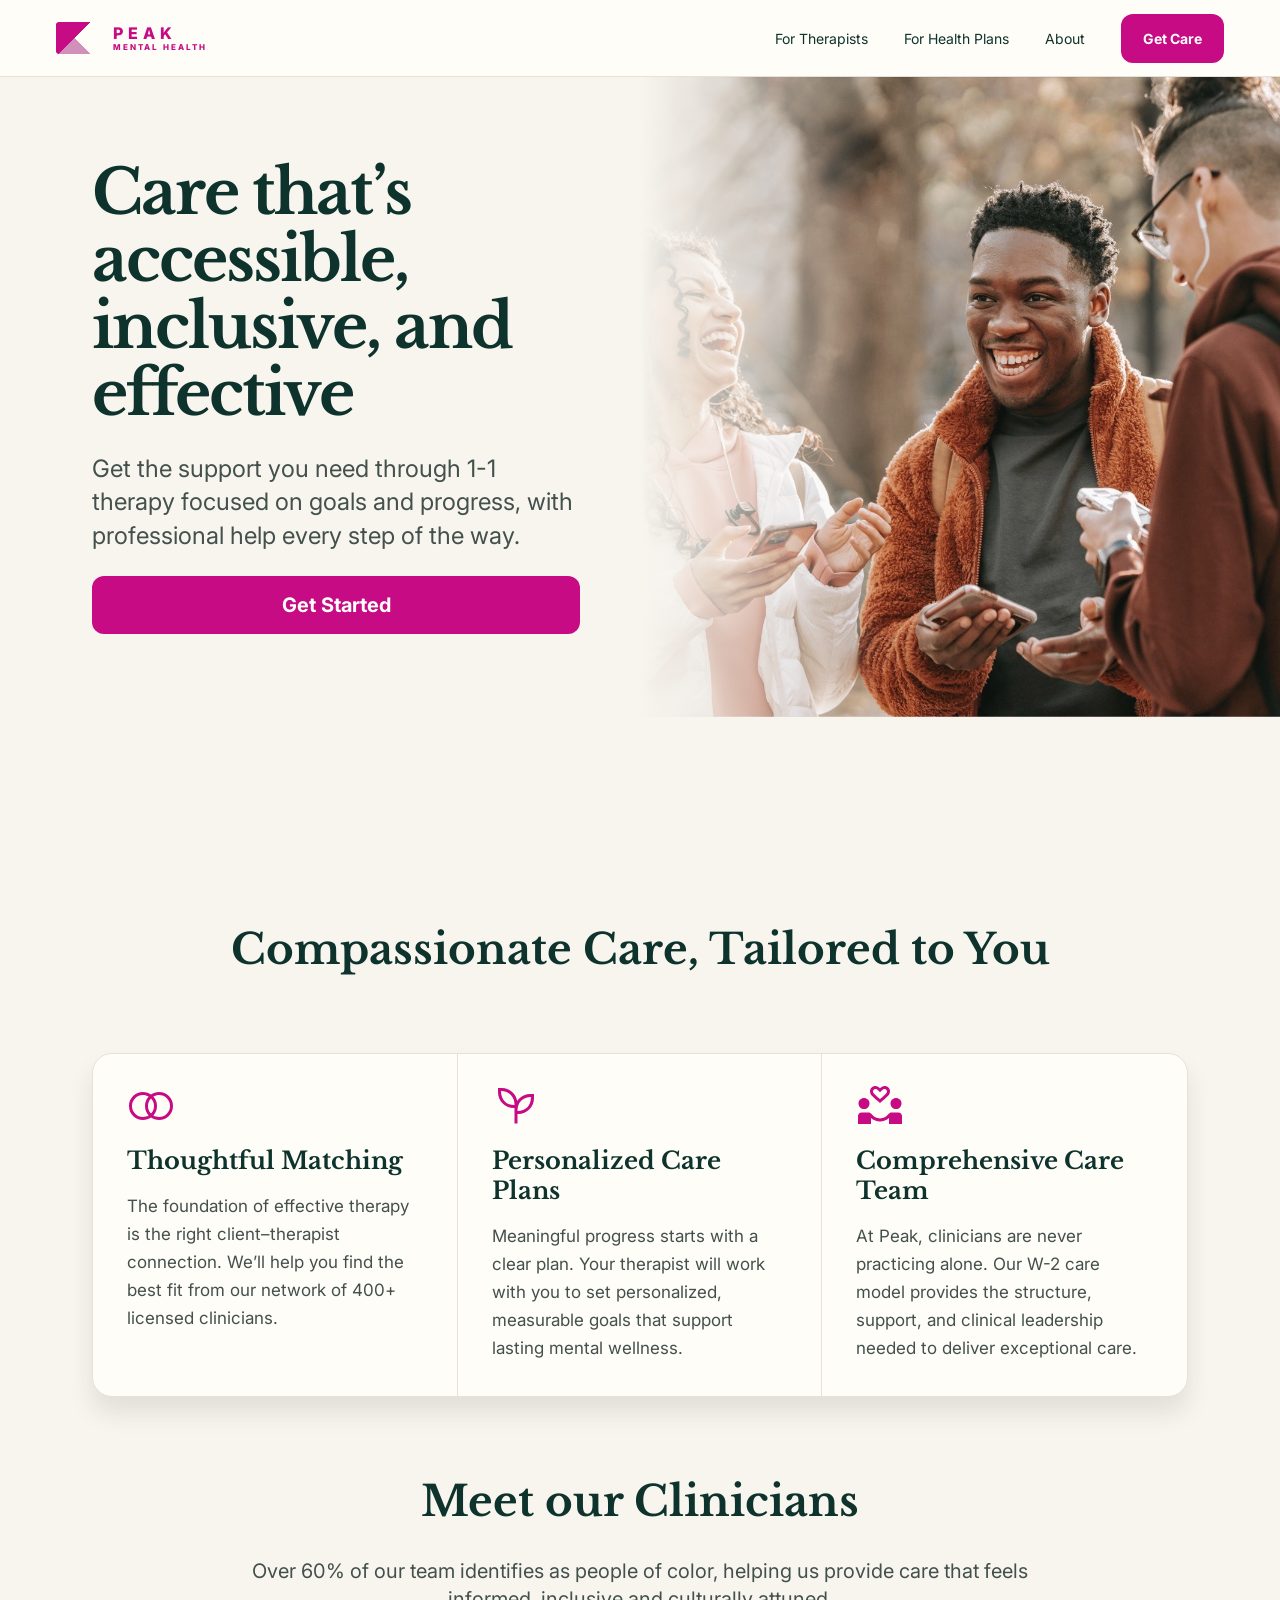
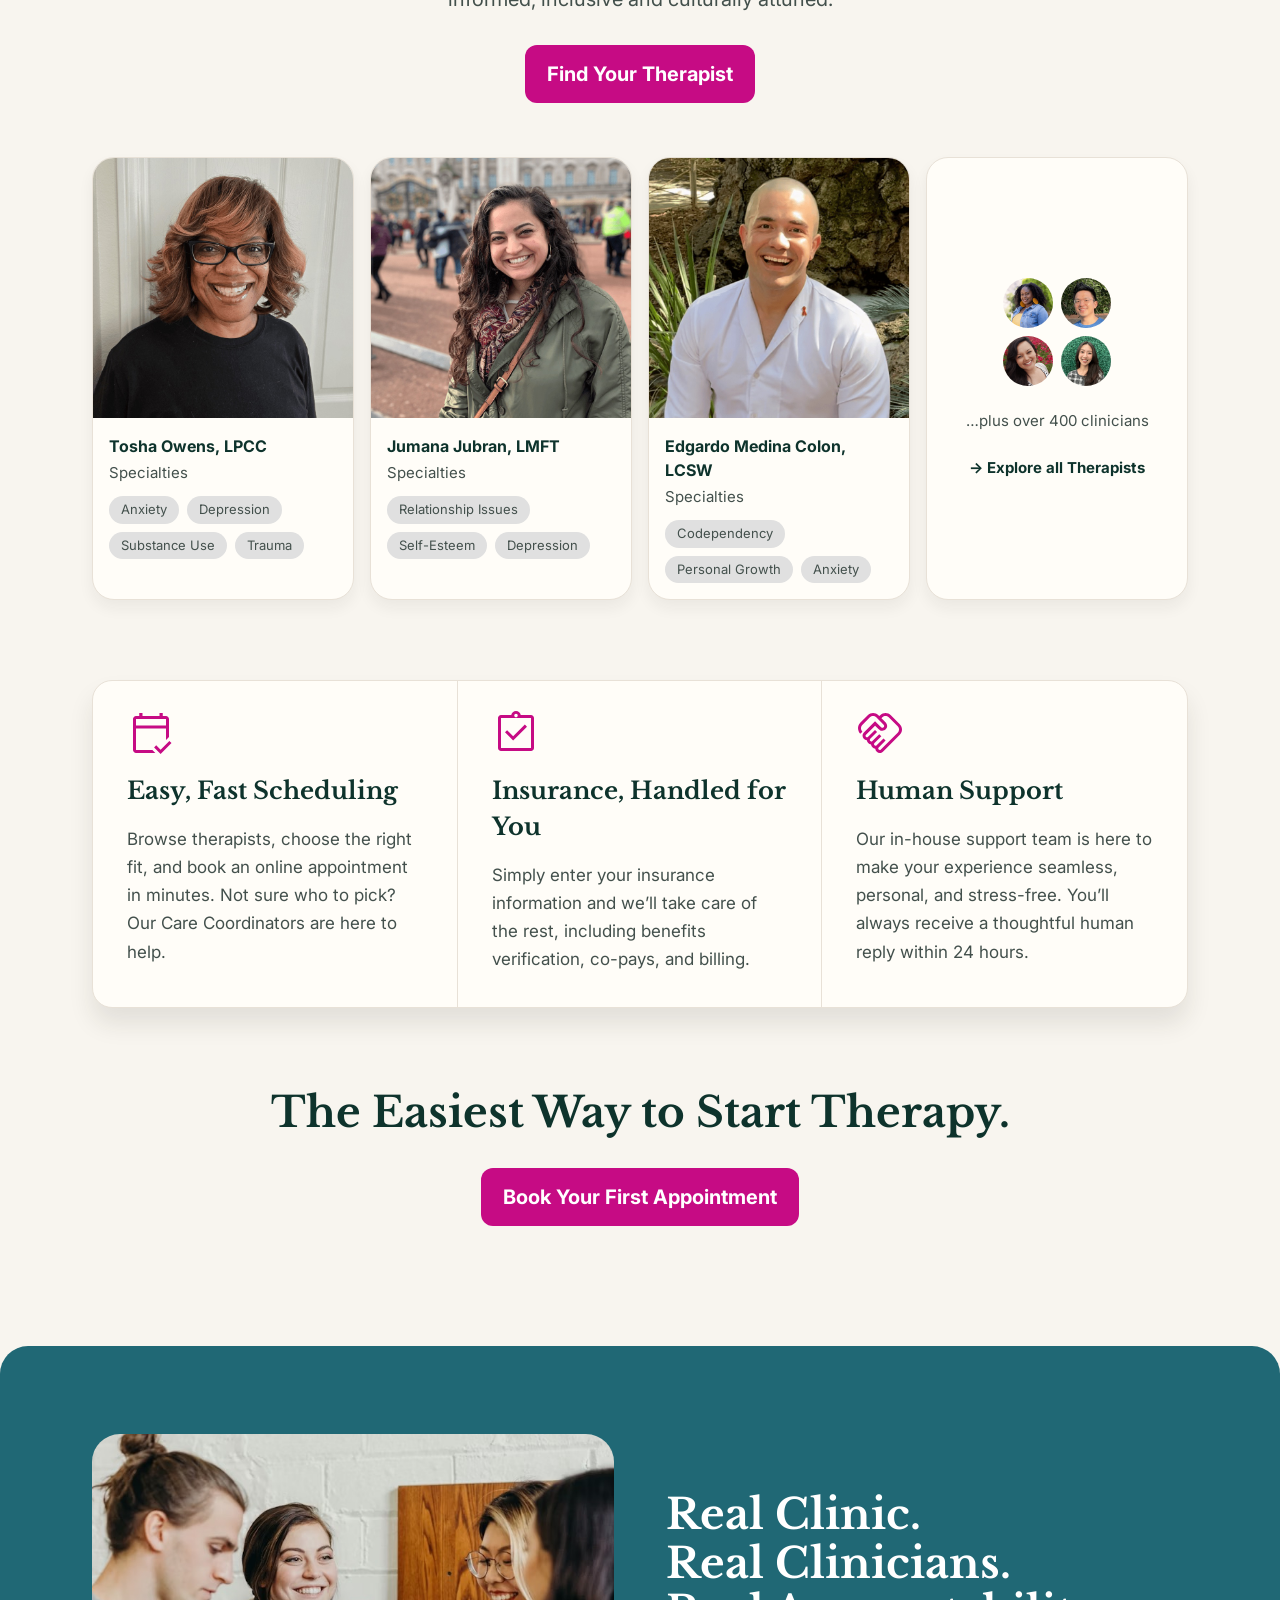
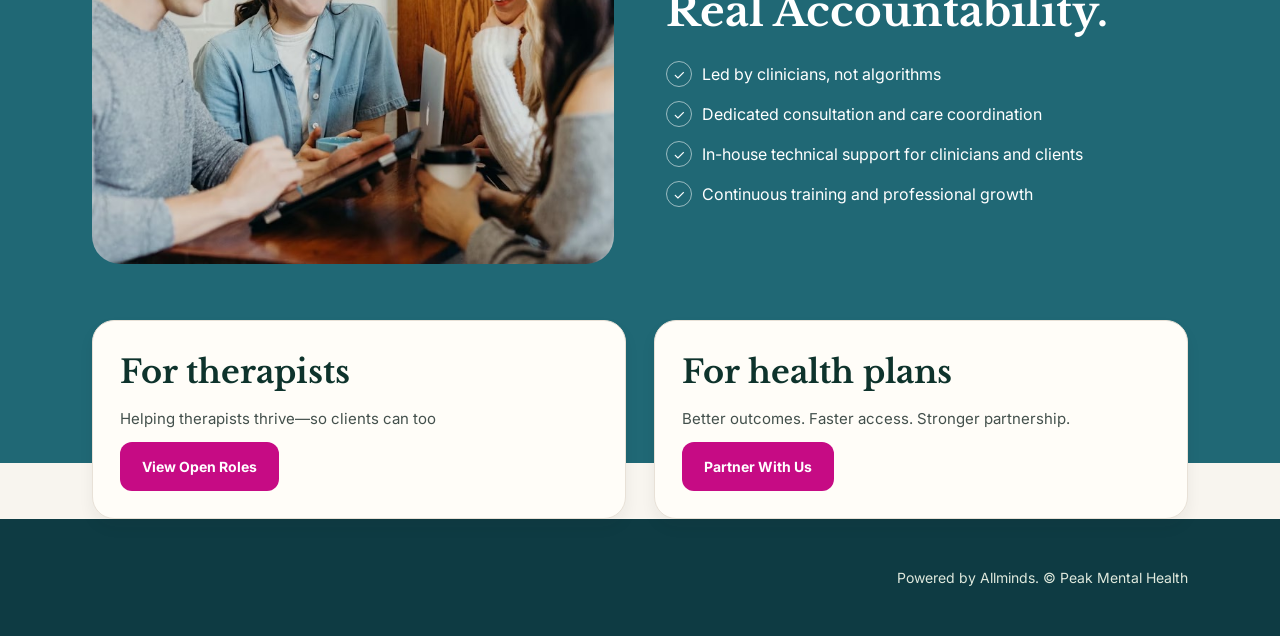
==== index.html @ 75765fe5 "Add Peak Mental Health landing page from Figma design Static HTML/CSS/JS implementation of the Figma" ====
<!DOCTYPE html>
<html lang="en">
<head>
<meta charset="UTF-8" />
<meta name="viewport" content="width=device-width, initial-scale=1.0" />
<title>Peak Mental Health — Care that's accessible, inclusive, and effective</title>
<meta name="description" content="Get the support you need through 1-1 therapy focused on goals and progress, with professional help every step of the way." />
<link rel="icon" href="assets/icons/logo-mark.svg" type="image/svg+xml" />
<link rel="preconnect" href="https://fonts.googleapis.com" />
<link rel="preconnect" href="https://fonts.gstatic.com" crossorigin />
<link href="https://fonts.googleapis.com/css2?family=Libre+Baskerville:wght@400;700&family=Inter:wght@400;500;700;800&display=swap" rel="stylesheet" />
<link rel="stylesheet" href="styles.css" />
</head>
<body>

<header class="nav">
  <div class="nav__inner">
    <a class="brand" href="#top">
      <img src="assets/icons/logo-mark.svg" alt="" class="brand__mark" width="45" height="32" />
      <span class="brand__text">
        <span class="brand__name">PEAK</span>
        <span class="brand__sub">MENTAL HEALTH</span>
      </span>
    </a>
    <nav class="nav__links" id="nav-links">
      <a href="#therapists">For Therapists</a>
      <a href="#health-plans">For Health Plans</a>
      <a href="#about">About</a>
      <a href="#get-care" class="btn btn--pink btn--sm">Get Care</a>
    </nav>
    <button class="nav__toggle" id="nav-toggle" aria-label="Toggle menu" aria-expanded="false" aria-controls="nav-links">
      <span></span><span></span><span></span>
    </button>
  </div>
</header>

<main id="top">

  <section class="hero">
    <div class="hero__bg" aria-hidden="true">
      <img src="assets/img/hero-bg.jpg" alt="" />
      <div class="hero__gradient"></div>
    </div>
    <div class="hero__content">
      <h1>Care that&rsquo;s accessible, inclusive, and effective</h1>
      <p>Get the support you need through 1-1 therapy focused on goals and progress, with professional help every step of the way.</p>
      <a href="#get-care" class="btn btn--pink btn--lg">Get Started</a>
    </div>
  </section>

  <section class="logos" aria-label="Insurance partners">
    <img src="assets/img/logo-1.png" alt="Insurance partner logo" />
    <img src="assets/img/logo-cigna.png" alt="Cigna" />
    <img src="assets/img/logo-3.png" alt="Insurance partner logo" />
    <img src="assets/img/logo-alliance.png" alt="Alliance" />
  </section>

  <section class="section">
    <h2 class="section__title">Compassionate Care, Tailored to You</h2>

    <div class="feature-grid">
      <div class="feature-card">
        <img src="assets/icons/icon-matching.svg" alt="" class="feature-card__icon" />
        <h3>Thoughtful Matching</h3>
        <p>The foundation of effective therapy is the right client&ndash;therapist connection. We&rsquo;ll help you find the best fit from our network of 400+ licensed clinicians.</p>
      </div>
      <div class="feature-card">
        <img src="assets/icons/icon-care-plan.svg" alt="" class="feature-card__icon" />
        <h3>Personalized Care Plans</h3>
        <p>Meaningful progress starts with a clear plan. Your therapist will work with you to set personalized, measurable goals that support lasting mental wellness.</p>
      </div>
      <div class="feature-card">
        <img src="assets/icons/icon-care-team.svg" alt="" class="feature-card__icon" />
        <h3>Comprehensive Care Team</h3>
        <p>At Peak, clinicians are never practicing alone. Our W-2 care model provides the structure, support, and clinical leadership needed to deliver exceptional care.</p>
      </div>
    </div>

    <div class="clinicians">
      <h2 class="section__title">Meet our Clinicians</h2>
      <p class="section__lead">Over 60% of our team identifies as people of color, helping us provide care that feels informed, inclusive and culturally attuned.</p>
      <a href="#find-therapist" class="btn btn--pink btn--lg">Find Your Therapist</a>

      <div class="clinician-grid">
        <article class="clinician-card">
          <img src="assets/img/clinician-1.jpg" alt="Tosha Owens, LPCC" />
          <div class="clinician-card__body">
            <h3>Tosha Owens, LPCC</h3>
            <p class="clinician-card__label">Specialties</p>
            <div class="tags">
              <span>Anxiety</span><span>Depression</span><span>Substance Use</span><span>Trauma</span>
            </div>
          </div>
        </article>
        <article class="clinician-card">
          <img src="assets/img/clinician-2.jpg" alt="Jumana Jubran, LMFT" />
          <div class="clinician-card__body">
            <h3>Jumana Jubran, LMFT</h3>
            <p class="clinician-card__label">Specialties</p>
            <div class="tags">
              <span>Relationship Issues</span><span>Self-Esteem</span><span>Depression</span>
            </div>
          </div>
        </article>
        <article class="clinician-card">
          <img src="assets/img/clinician-3.jpg" alt="Edgardo Medina Colon, LCSW" />
          <div class="clinician-card__body">
            <h3>Edgardo Medina Colon, LCSW</h3>
            <p class="clinician-card__label">Specialties</p>
            <div class="tags">
              <span>Codependency</span><span>Personal Growth</span><span>Anxiety</span>
            </div>
          </div>
        </article>
        <article class="clinician-card clinician-card--more">
          <div class="avatar-grid">
            <img src="assets/img/clinician-avatar-1.jpg" alt="" />
            <img src="assets/img/clinician-avatar-2.jpg" alt="" />
            <img src="assets/img/clinician-avatar-3.jpg" alt="" />
            <img src="assets/img/clinician-avatar-4.jpg" alt="" />
          </div>
          <p class="clinician-card__more-label">&hellip;plus over 400 clinicians</p>
          <a href="#find-therapist" class="clinician-card__more-link">&rarr; Explore all Therapists</a>
        </article>
      </div>
    </div>

    <div class="how-it-works">
      <div class="how-it-works__col">
        <img src="assets/icons/icon-scheduling.svg" alt="" class="feature-card__icon" />
        <h3>Easy, Fast Scheduling</h3>
        <p>Browse therapists, choose the right fit, and book an online appointment in minutes. Not sure who to pick? Our Care Coordinators are here to help.</p>
      </div>
      <div class="how-it-works__col">
        <img src="assets/icons/icon-insurance.svg" alt="" class="feature-card__icon" />
        <h3>Insurance, Handled for You</h3>
        <p>Simply enter your insurance information and we&rsquo;ll take care of the rest, including benefits verification, co-pays, and billing.</p>
      </div>
      <div class="how-it-works__col">
        <img src="assets/icons/icon-support.svg" alt="" class="feature-card__icon" />
        <h3>Human Support</h3>
        <p>Our in-house support team is here to make your experience seamless, personal, and stress-free. You&rsquo;ll always receive a thoughtful human reply within 24 hours.</p>
      </div>
    </div>

    <div class="cta-block" id="get-care">
      <h2 class="section__title">The Easiest Way to Start Therapy.</h2>
      <a href="#book" class="btn btn--pink btn--lg">Book Your First Appointment</a>
    </div>
  </section>

  <section class="split-band" id="about">
    <div class="split-band__image">
      <img src="assets/img/real-clinic.jpg" alt="Clinicians collaborating at Peak Mental Health" />
    </div>
    <div class="split-band__content">
      <h2>Real Clinic.<br />Real Clinicians.<br />Real Accountability.</h2>
      <ul class="checklist">
        <li><span class="check">&#10003;</span>Led by clinicians, not algorithms</li>
        <li><span class="check">&#10003;</span>Dedicated consultation and care coordination</li>
        <li><span class="check">&#10003;</span>In-house technical support for clinicians and clients</li>
        <li><span class="check">&#10003;</span>Continuous training and professional growth</li>
      </ul>
    </div>
    <div class="split-band__cards">
      <div class="info-card" id="therapists">
        <h3>For therapists</h3>
        <p>Helping therapists thrive&mdash;so clients can too</p>
        <a href="#open-roles" class="btn btn--pink btn--sm">View Open Roles</a>
      </div>
      <div class="info-card" id="health-plans">
        <h3>For health plans</h3>
        <p>Better outcomes. Faster access. Stronger partnership.</p>
        <a href="#partner" class="btn btn--pink btn--sm">Partner With Us</a>
      </div>
    </div>
  </section>

</main>

<footer class="footer">
  <p>Powered by Allminds. &copy; Peak Mental Health</p>
</footer>

<script src="script.js"></script>
</body>
</html>
---- styles.css ----
:root {
  --cream: #f8f5ef;
  --card: #fffdf8;
  --border: #e8e1d7;
  --ink: #0e332c;
  --muted: #43504c;
  --pink: #c60b84;
  --pink-dark: #a8096f;
  --teal: #206875;
  --footer: #0e3b43;
  --chip: #e0e0e0;
  --radius-lg: 22px;
  --radius-md: 20px;
  --content-width: 1256px;
  --font-serif: 'Libre Baskerville', Georgia, serif;
  --font-sans: 'Inter', -apple-system, BlinkMacSystemFont, 'Segoe UI', sans-serif;
}

* { box-sizing: border-box; }

html { scroll-behavior: smooth; }

body {
  margin: 0;
  background: var(--cream);
  color: var(--ink);
  font-family: var(--font-sans);
  line-height: 1.5;
}

img { max-width: 100%; display: block; }

h1, h2, h3 {
  font-family: var(--font-serif);
  font-weight: 700;
  color: var(--ink);
  margin: 0;
}

p { margin: 0; }

a { color: inherit; text-decoration: none; }

.btn {
  display: inline-flex;
  align-items: center;
  justify-content: center;
  border-radius: 12px;
  font-weight: 700;
  font-family: var(--font-sans);
  white-space: nowrap;
  transition: background-color 0.15s ease, transform 0.15s ease;
  border: none;
  cursor: pointer;
}

.btn--pink { background: var(--pink); color: #fff; }
.btn--pink:hover { background: var(--pink-dark); }
.btn--sm { padding: 14px 22px; font-size: 14px; }
.btn--lg { padding: 14px 22px; font-size: 20px; }

/* ---------- Nav ---------- */

.nav {
  position: sticky;
  top: 0;
  z-index: 50;
  background: var(--card);
  border-bottom: 1px solid var(--border);
}

.nav__inner {
  max-width: 1440px;
  margin: 0 auto;
  height: 76px;
  padding: 0 56px;
  display: flex;
  align-items: center;
  justify-content: space-between;
}

.brand {
  display: flex;
  align-items: center;
  gap: 12px;
}

.brand__mark { width: 45px; height: 32px; }

.brand__text {
  display: flex;
  flex-direction: column;
  font-weight: 800;
  color: var(--pink);
  line-height: 1.2;
}

.brand__name { font-size: 16px; letter-spacing: 5px; }
.brand__sub { font-size: 8px; letter-spacing: 2px; }

.nav__links {
  display: flex;
  align-items: center;
  gap: 36px;
  font-size: 14px;
}

.nav__toggle {
  display: none;
  flex-direction: column;
  gap: 5px;
  background: none;
  border: none;
  padding: 8px;
  cursor: pointer;
}

.nav__toggle span {
  width: 24px;
  height: 2px;
  background: var(--ink);
  border-radius: 2px;
}

/* ---------- Hero ---------- */

.hero {
  position: relative;
  display: grid;
  grid-template-columns: 1fr 1fr;
  align-items: center;
  min-height: 640px;
  overflow: hidden;
  max-width: 1440px;
  margin: 0 auto;
}

.hero__bg {
  grid-column: 2;
  grid-row: 1;
  position: relative;
  height: 100%;
  min-height: 640px;
}

.hero__bg img {
  position: absolute;
  inset: 0;
  width: 100%;
  height: 100%;
  object-fit: cover;
}

.hero__gradient {
  position: absolute;
  inset: 0;
  background: linear-gradient(to right, var(--cream) 0%, rgba(248, 245, 239, 0.7) 12%, rgba(248, 245, 239, 0) 38%);
}

.hero__content {
  grid-column: 1;
  grid-row: 1;
  position: relative;
  z-index: 1;
  max-width: 620px;
  padding: 72px 40px 72px 92px;
  display: flex;
  flex-direction: column;
  gap: 24px;
}

.hero__content h1 {
  font-size: 62px;
  line-height: 1.08;
  letter-spacing: -2px;
}

.hero__content p {
  font-size: 24px;
  line-height: 1.4;
  color: var(--muted);
  max-width: 520px;
}

/* ---------- Logos strip ---------- */

.logos {
  max-width: 1440px;
  margin: 0 auto;
  display: flex;
  align-items: center;
  justify-content: center;
  flex-wrap: wrap;
  gap: 64px;
  padding: 48px 40px;
}

.logos img {
  height: 48px;
  width: auto;
  filter: grayscale(1);
  opacity: 0.75;
}

/* ---------- Section shell ---------- */

.section {
  max-width: 1440px;
  margin: 0 auto;
  padding: 64px 92px 120px;
  display: flex;
  flex-direction: column;
  gap: 80px;
}

.section__title {
  font-size: 42px;
  line-height: 1.15;
  text-align: center;
}

.section__lead {
  font-size: 20px;
  line-height: 1.4;
  color: var(--muted);
  text-align: center;
  max-width: 820px;
  margin: 0 auto;
}

/* ---------- Feature grid ---------- */

.feature-grid {
  display: grid;
  grid-template-columns: repeat(3, 1fr);
  background: var(--card);
  border: 1px solid var(--border);
  border-radius: var(--radius-md);
  box-shadow: 0 16px 25px rgba(44, 36, 27, 0.1);
  overflow: hidden;
}

.feature-card {
  padding: 28px 34px 33px;
  display: flex;
  flex-direction: column;
  gap: 16px;
  border-right: 1px solid var(--border);
}

.feature-card:last-child { border-right: none; }

.feature-card__icon { width: 48px; height: 48px; }

.feature-card h3 { font-size: 24px; line-height: 1.25; }

.feature-card p { color: var(--muted); font-size: 17px; line-height: 1.65; }

/* ---------- Clinicians ---------- */

.clinicians {
  display: flex;
  flex-direction: column;
  align-items: center;
  gap: 32px;
  text-align: center;
}

.clinician-grid {
  display: grid;
  grid-template-columns: repeat(4, 1fr);
  gap: 16px;
  width: 100%;
  text-align: left;
  margin-top: 22px;
}

.clinician-card {
  background: var(--card);
  border: 1px solid var(--border);
  border-radius: var(--radius-lg);
  box-shadow: 0 8px 15px rgba(34, 32, 28, 0.06);
  overflow: hidden;
  display: flex;
  flex-direction: column;
}

.clinician-card img { width: 100%; aspect-ratio: 1 / 1; object-fit: cover; }

.clinician-card__body {
  padding: 16px;
  display: flex;
  flex-direction: column;
  gap: 4px;
}

.clinician-card h3 { font-family: var(--font-sans); font-size: 16px; font-weight: 700; }

.clinician-card__label { color: var(--muted); font-size: 15px; }

.tags {
  display: flex;
  flex-wrap: wrap;
  gap: 8px;
  margin-top: 8px;
}

.tags span {
  background: var(--chip);
  color: var(--muted);
  font-size: 13px;
  padding: 4px 12px;
  border-radius: 14px;
}

.clinician-card--more {
  align-items: center;
  justify-content: center;
  text-align: center;
  gap: 24px;
  padding: 40px 20px;
}

.avatar-grid {
  display: grid;
  grid-template-columns: repeat(2, 1fr);
  gap: 8px;
  width: 108px;
}

.avatar-grid img {
  width: 50px;
  height: 50px;
  border-radius: 50%;
  aspect-ratio: 1 / 1;
  object-fit: cover;
}

.clinician-card__more-label { color: var(--muted); font-size: 15px; }
.clinician-card__more-link { font-weight: 700; font-size: 15px; }

/* ---------- How it works ---------- */

.how-it-works {
  display: grid;
  grid-template-columns: repeat(3, 1fr);
  background: var(--card);
  border: 1px solid var(--border);
  border-radius: var(--radius-md);
  box-shadow: 0 16px 25px rgba(44, 36, 27, 0.1);
  overflow: hidden;
}

.how-it-works__col {
  padding: 28px 34px 33px;
  display: flex;
  flex-direction: column;
  gap: 16px;
  border-right: 1px solid var(--border);
}

.how-it-works__col:last-child { border-right: none; }

.how-it-works__col .feature-card__icon { width: 48px; height: 48px; }

.how-it-works__col h3 { font-size: 24px; }

.how-it-works__col p { color: var(--muted); font-size: 17px; line-height: 1.65; }

/* ---------- CTA block ---------- */

.cta-block {
  display: flex;
  flex-direction: column;
  align-items: center;
  gap: 32px;
  text-align: center;
}

/* ---------- Split band ---------- */

.split-band {
  max-width: 1440px;
  margin: 0 auto;
  background: var(--teal);
  border-radius: 28px 28px 0 0;
  padding: 88px 92px 0;
  display: grid;
  grid-template-columns: 1fr 1fr;
  column-gap: 52px;
  position: relative;
}

.split-band__image {
  border-radius: 28px;
  overflow: hidden;
  height: 430px;
}

.split-band__image img { width: 100%; height: 100%; object-fit: cover; }

.split-band__content {
  color: #fff;
  display: flex;
  flex-direction: column;
  gap: 26px;
  justify-content: center;
}

.split-band__content h2 {
  color: #fff;
  font-size: 42px;
  line-height: 1.15;
}

.checklist {
  list-style: none;
  margin: 0;
  padding: 0;
  display: flex;
  flex-direction: column;
  gap: 14px;
  font-size: 16px;
}

.checklist li { display: flex; align-items: center; gap: 10px; }

.check {
  width: 26px;
  height: 26px;
  min-width: 26px;
  border: 1px solid rgba(255, 255, 255, 0.55);
  border-radius: 50%;
  display: inline-flex;
  align-items: center;
  justify-content: center;
  font-size: 14px;
}

.split-band__cards {
  grid-column: 1 / -1;
  display: grid;
  grid-template-columns: repeat(2, 1fr);
  gap: 28px;
  transform: translateY(56px);
}

.info-card {
  background: var(--card);
  border: 1px solid var(--border);
  border-radius: var(--radius-lg);
  box-shadow: 0 8px 15px rgba(34, 32, 28, 0.06);
  padding: 27px;
  display: flex;
  flex-direction: column;
  gap: 12px;
  align-items: flex-start;
}

.info-card h3 { font-size: 32px; }

.info-card p { color: var(--muted); font-size: 15px; }

/* ---------- Footer ---------- */

.footer {
  background: var(--footer);
  color: #dfe9dd;
  text-align: right;
  padding: 48px 92px;
  margin-top: 56px;
  font-size: 14px;
}

/* ---------- Responsive ---------- */

@media (max-width: 1100px) {
  .section { padding: 56px 40px 96px; }
  .split-band { padding: 72px 40px 0; }
  .footer { padding: 40px 40px; }
  .feature-grid, .how-it-works { grid-template-columns: 1fr; }
  .feature-card, .how-it-works__col { border-right: none; border-bottom: 1px solid var(--border); }
  .feature-card:last-child, .how-it-works__col:last-child { border-bottom: none; }
  .clinician-grid { grid-template-columns: repeat(2, 1fr); }
}

@media (max-width: 900px) {
  .nav__inner { padding: 0 24px; }
  .nav__links {
    position: absolute;
    top: 76px;
    left: 0;
    right: 0;
    background: var(--card);
    border-bottom: 1px solid var(--border);
    flex-direction: column;
    align-items: flex-start;
    gap: 20px;
    padding: 24px;
    display: none;
  }
  .nav__links.is-open { display: flex; }
  .nav__toggle { display: flex; }

  .hero { grid-template-columns: 1fr; }
  .hero__bg { grid-row: 1; grid-column: 1; min-height: 320px; height: 320px; position: relative; order: 1; }
  .hero__gradient { background: linear-gradient(to top, var(--cream) 0%, rgba(248,245,239,0.3) 40%, rgba(248,245,239,0) 100%); }
  .hero__content { grid-row: 2; grid-column: 1; order: 2; padding: 40px 24px; max-width: none; }
  .hero__content h1 { font-size: 40px; letter-spacing: -1px; }
  .hero__content p { font-size: 18px; max-width: none; }

  .logos { gap: 32px; padding: 32px 24px; }

  .split-band { grid-template-columns: 1fr; }
  .split-band__cards { grid-template-columns: 1fr; transform: none; margin-top: 28px; padding-bottom: 40px; }
  .split-band__image { height: 280px; }

  .clinician-grid { grid-template-columns: 1fr; }
}

@media (max-width: 560px) {
  .section__title { font-size: 30px; }
  .hero__content h1 { font-size: 32px; }
  .footer { text-align: center; }
}
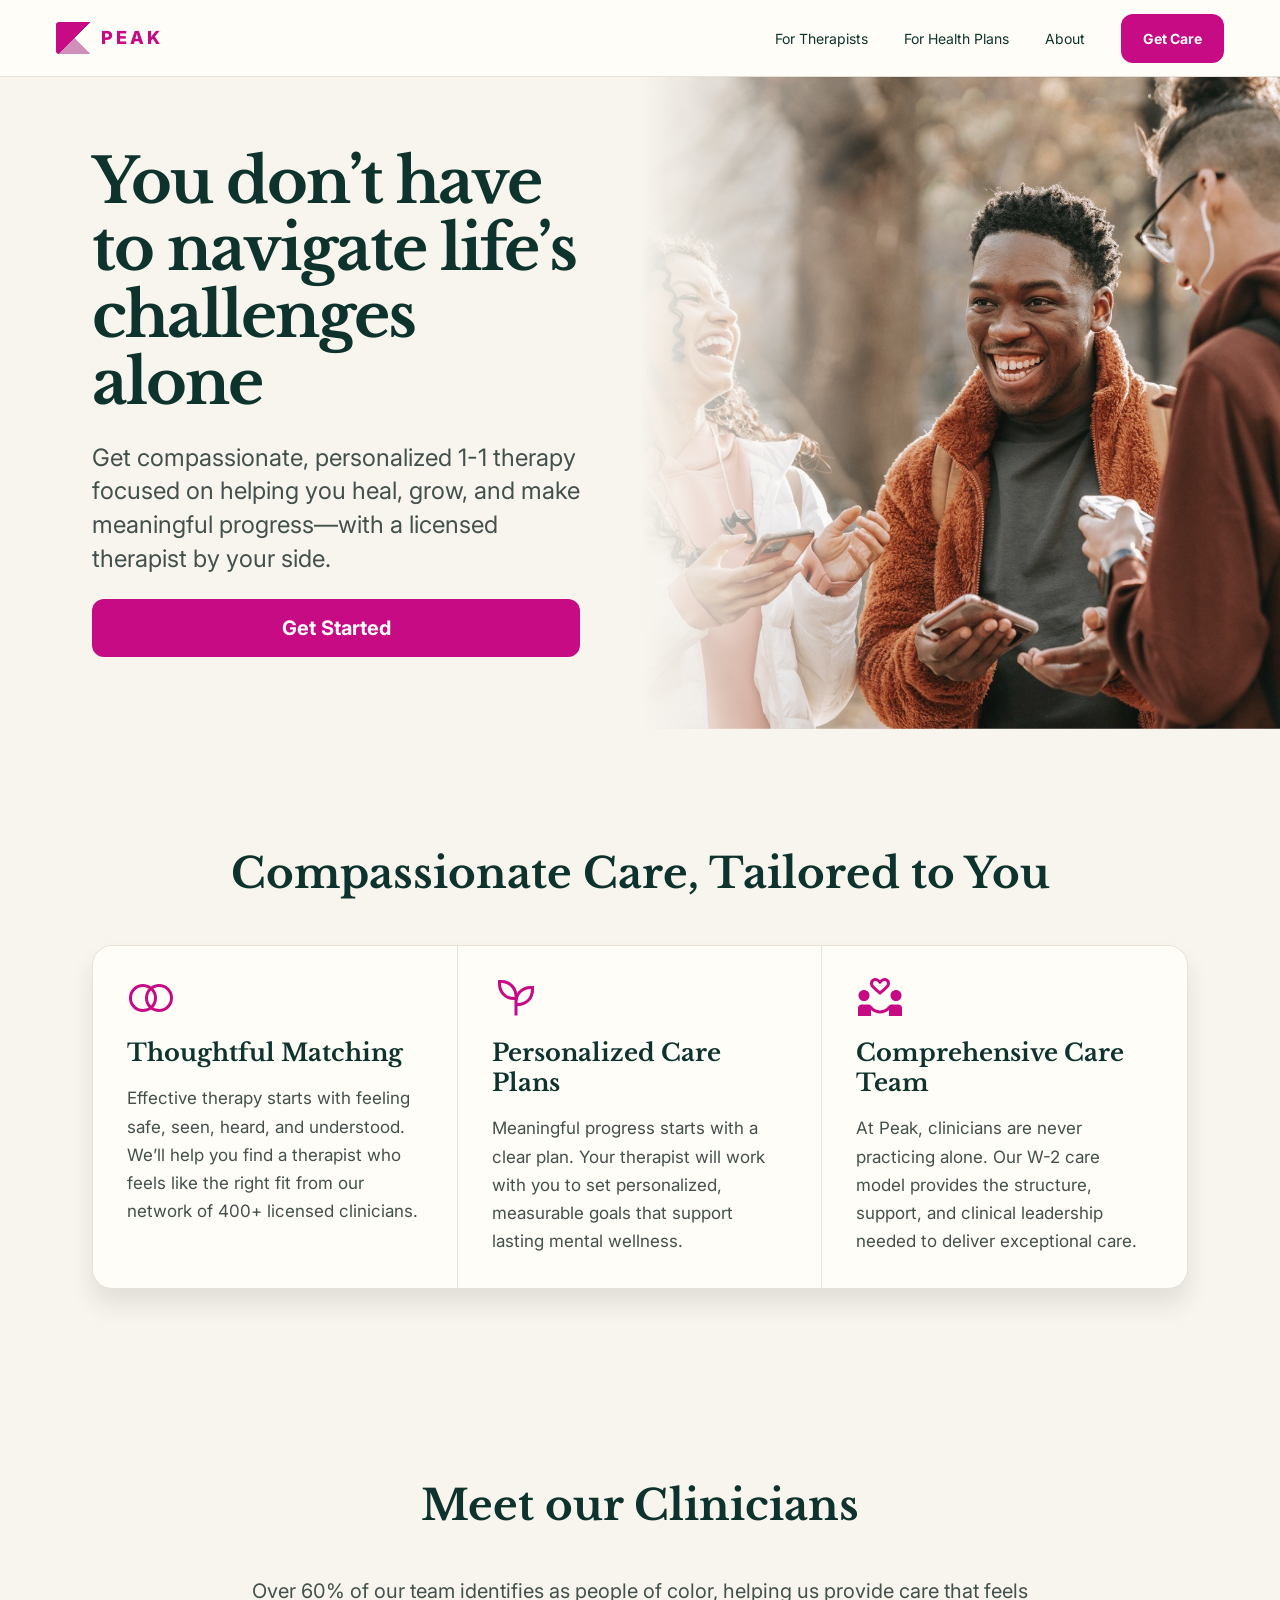
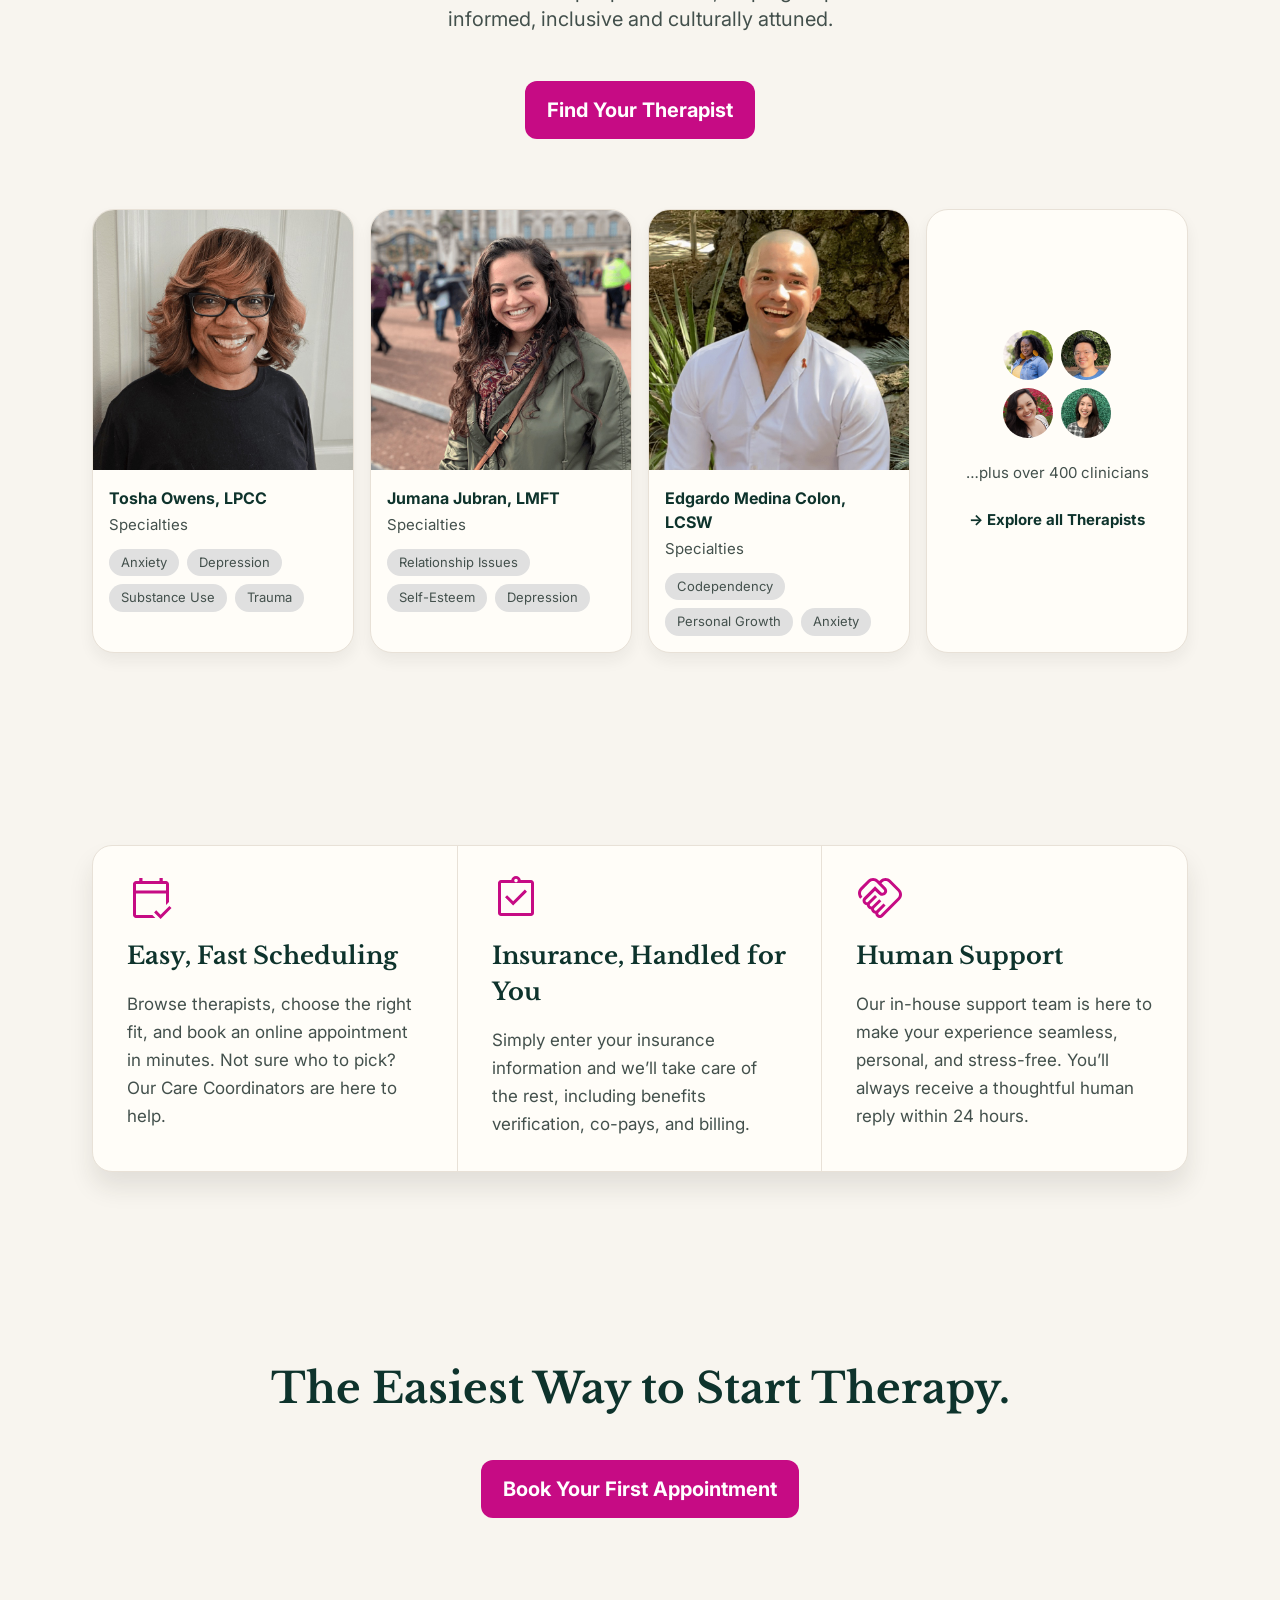
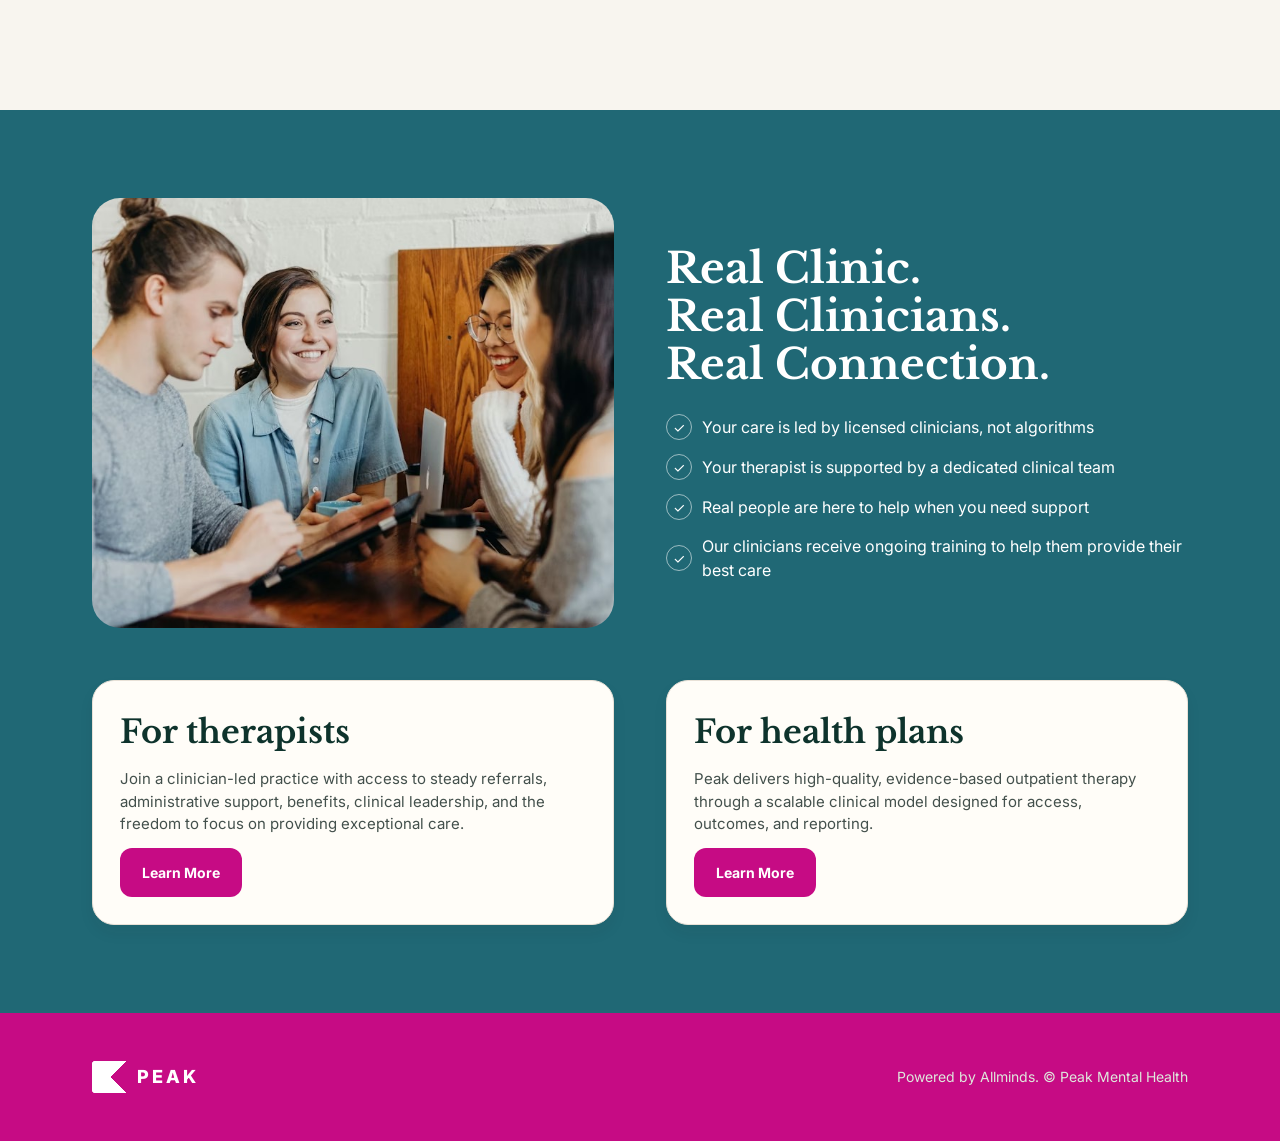
==== commit e9a73e3c: "Incorporated feedback from PMH" ====
--- a/index.html
+++ b/index.html
@@ -19,14 +19,13 @@
       <img src="assets/icons/logo-mark.svg" alt="" class="brand__mark" width="45" height="32" />
       <span class="brand__text">
         <span class="brand__name">PEAK</span>
-        <span class="brand__sub">MENTAL HEALTH</span>
       </span>
     </a>
     <nav class="nav__links" id="nav-links">
-      <a href="#therapists">For Therapists</a>
-      <a href="#health-plans">For Health Plans</a>
+      <a href="therapists.html">For Therapists</a>
+      <a href="health-plans.html">For Health Plans</a>
       <a href="#about">About</a>
-      <a href="#get-care" class="btn btn--pink btn--sm">Get Care</a>
+      <a href="https://app.getallminds.com/matching" class="btn btn--pink btn--sm">Get Care</a>
     </nav>
     <button class="nav__toggle" id="nav-toggle" aria-label="Toggle menu" aria-expanded="false" aria-controls="nav-links">
       <span></span><span></span><span></span>
@@ -42,9 +41,9 @@
       <div class="hero__gradient"></div>
     </div>
     <div class="hero__content">
-      <h1>Care that&rsquo;s accessible, inclusive, and effective</h1>
-      <p>Get the support you need through 1-1 therapy focused on goals and progress, with professional help every step of the way.</p>
-      <a href="#get-care" class="btn btn--pink btn--lg">Get Started</a>
+      <h1>You don’t have to navigate life’s challenges alone</h1>
+      <p>Get compassionate, personalized 1-1 therapy focused on helping you heal, grow, and make meaningful progress—with a licensed therapist by your side.</p>
+      <a href="https://app.getallminds.com/matching" class="btn btn--pink btn--lg">Get Started</a>
     </div>
   </section>
 
@@ -56,30 +55,32 @@
   </section>
 
   <section class="section">
-    <h2 class="section__title">Compassionate Care, Tailored to You</h2>
-
-    <div class="feature-grid">
-      <div class="feature-card">
-        <img src="assets/icons/icon-matching.svg" alt="" class="feature-card__icon" />
-        <h3>Thoughtful Matching</h3>
-        <p>The foundation of effective therapy is the right client&ndash;therapist connection. We&rsquo;ll help you find the best fit from our network of 400+ licensed clinicians.</p>
-      </div>
-      <div class="feature-card">
-        <img src="assets/icons/icon-care-plan.svg" alt="" class="feature-card__icon" />
-        <h3>Personalized Care Plans</h3>
-        <p>Meaningful progress starts with a clear plan. Your therapist will work with you to set personalized, measurable goals that support lasting mental wellness.</p>
-      </div>
-      <div class="feature-card">
-        <img src="assets/icons/icon-care-team.svg" alt="" class="feature-card__icon" />
-        <h3>Comprehensive Care Team</h3>
-        <p>At Peak, clinicians are never practicing alone. Our W-2 care model provides the structure, support, and clinical leadership needed to deliver exceptional care.</p>
+    
+    <div class="care-model">
+      <h2 class="section__title">Compassionate Care, Tailored to You</h2>
+      <div class="feature-grid">
+        <div class="feature-card">
+          <img src="assets/icons/icon-matching.svg" alt="" class="feature-card__icon" />
+          <h3>Thoughtful Matching</h3>
+          <p>Effective therapy starts with feeling safe, seen, heard, and understood. We’ll help you find a therapist who feels like the right fit from our network of 400+ licensed clinicians.</p>
+        </div>
+        <div class="feature-card">
+          <img src="assets/icons/icon-care-plan.svg" alt="" class="feature-card__icon" />
+          <h3>Personalized Care Plans</h3>
+          <p>Meaningful progress starts with a clear plan. Your therapist will work with you to set personalized, measurable goals that support lasting mental wellness.</p>
+        </div>
+        <div class="feature-card">
+          <img src="assets/icons/icon-care-team.svg" alt="" class="feature-card__icon" />
+          <h3>Comprehensive Care Team</h3>
+          <p>At Peak, clinicians are never practicing alone. Our W-2 care model provides the structure, support, and clinical leadership needed to deliver exceptional care.</p>
+        </div>
       </div>
     </div>
 
     <div class="clinicians">
       <h2 class="section__title">Meet our Clinicians</h2>
       <p class="section__lead">Over 60% of our team identifies as people of color, helping us provide care that feels informed, inclusive and culturally attuned.</p>
-      <a href="#find-therapist" class="btn btn--pink btn--lg">Find Your Therapist</a>
+      <a href="https://app.getallminds.com/matching" class="btn btn--pink btn--lg">Find Your Therapist</a>
 
       <div class="clinician-grid">
         <article class="clinician-card">
@@ -120,7 +121,7 @@
             <img src="assets/img/clinician-avatar-4.jpg" alt="" />
           </div>
           <p class="clinician-card__more-label">&hellip;plus over 400 clinicians</p>
-          <a href="#find-therapist" class="clinician-card__more-link">&rarr; Explore all Therapists</a>
+          <a href="https://app.getallminds.com/matching" class="clinician-card__more-link">&rarr; Explore all Therapists</a>
         </article>
       </div>
     </div>
@@ -145,7 +146,7 @@
 
     <div class="cta-block" id="get-care">
       <h2 class="section__title">The Easiest Way to Start Therapy.</h2>
-      <a href="#book" class="btn btn--pink btn--lg">Book Your First Appointment</a>
+      <a href="https://app.getallminds.com/matching" class="btn btn--pink btn--lg">Book Your First Appointment</a>
     </div>
   </section>
 
@@ -154,31 +155,37 @@
       <img src="assets/img/real-clinic.jpg" alt="Clinicians collaborating at Peak Mental Health" />
     </div>
     <div class="split-band__content">
-      <h2>Real Clinic.<br />Real Clinicians.<br />Real Accountability.</h2>
+      <h2>Real Clinic.<br />Real Clinicians.<br />Real Connection.</h2>
       <ul class="checklist">
-        <li><span class="check">&#10003;</span>Led by clinicians, not algorithms</li>
-        <li><span class="check">&#10003;</span>Dedicated consultation and care coordination</li>
-        <li><span class="check">&#10003;</span>In-house technical support for clinicians and clients</li>
-        <li><span class="check">&#10003;</span>Continuous training and professional growth</li>
+        <li><span class="check">&#10003;</span>Your care is led by licensed clinicians, not algorithms</li>
+        <li><span class="check">&#10003;</span>Your therapist is supported by a dedicated clinical team</li>
+        <li><span class="check">&#10003;</span>Real people are here to help when you need support</li>
+        <li><span class="check">&#10003;</span>Our clinicians receive ongoing training to help them provide their best care</li>
       </ul>
     </div>
     <div class="split-band__cards">
       <div class="info-card" id="therapists">
         <h3>For therapists</h3>
-        <p>Helping therapists thrive&mdash;so clients can too</p>
-        <a href="#open-roles" class="btn btn--pink btn--sm">View Open Roles</a>
+        <p>Join a clinician-led practice with access to steady referrals, administrative support, benefits, clinical leadership, and the freedom to focus on providing exceptional care.</p>
+        <a href="therapists.html" class="btn btn--pink btn--sm">Learn More</a>
       </div>
       <div class="info-card" id="health-plans">
         <h3>For health plans</h3>
-        <p>Better outcomes. Faster access. Stronger partnership.</p>
-        <a href="#partner" class="btn btn--pink btn--sm">Partner With Us</a>
+        <p>Peak delivers high-quality, evidence-based outpatient therapy through a scalable clinical model designed for access, outcomes, and reporting.</p>
+        <a href="health-plans.html" class="btn btn--pink btn--sm">Learn More</a>
       </div>
     </div>
   </section>
 
 </main>
 
-<footer class="footer">
+<footer class="footer footer--pink">
+  <a class="brand" href="index.html">
+    <img src="assets/icons/logo-mark.svg" alt="" class="brand__mark" width="45" height="32" />
+    <span class="brand__text brand__text--light">
+      <span class="brand__name">PEAK</span>
+    </span>
+  </a>
   <p>Powered by Allminds. &copy; Peak Mental Health</p>
 </footer>
 
--- a/styles.css
+++ b/styles.css
@@ -82,7 +82,7 @@
 .brand {
   display: flex;
   align-items: center;
-  gap: 12px;
+  gap: 0px;
 }
 
 .brand__mark { width: 45px; height: 32px; }
@@ -95,7 +95,7 @@
   line-height: 1.2;
 }
 
-.brand__name { font-size: 16px; letter-spacing: 5px; }
+.brand__name { font-size: 18px; letter-spacing: 3px; }
 .brand__sub { font-size: 8px; letter-spacing: 2px; }
 
 .nav__links {
@@ -131,7 +131,6 @@
   align-items: center;
   min-height: 640px;
   overflow: hidden;
-  max-width: 1440px;
   margin: 0 auto;
 }
 
@@ -185,7 +184,6 @@
 /* ---------- Logos strip ---------- */
 
 .logos {
-  max-width: 1440px;
   margin: 0 auto;
   display: flex;
   align-items: center;
@@ -193,6 +191,7 @@
   flex-wrap: wrap;
   gap: 64px;
   padding: 48px 40px;
+  display:none;
 }
 
 .logos img {
@@ -207,10 +206,10 @@
 .section {
   max-width: 1440px;
   margin: 0 auto;
-  padding: 64px 92px 120px;
-  display: flex;
-  flex-direction: column;
-  gap: 80px;
+  padding: 120px 92px 192px;
+  display: flex;
+  flex-direction: column;
+  gap: 192px;
 }
 
 .section__title {
@@ -262,7 +261,7 @@
   display: flex;
   flex-direction: column;
   align-items: center;
-  gap: 32px;
+  gap: 48px;
   text-align: center;
 }
 
@@ -373,21 +372,19 @@
   display: flex;
   flex-direction: column;
   align-items: center;
-  gap: 32px;
+  gap: 48px;
   text-align: center;
 }
 
 /* ---------- Split band ---------- */
 
 .split-band {
-  max-width: 1440px;
   margin: 0 auto;
   background: var(--teal);
-  border-radius: 28px 28px 0 0;
-  padding: 88px 92px 0;
+  padding: 88px 92px;
   display: grid;
   grid-template-columns: 1fr 1fr;
-  column-gap: 52px;
+  gap: 52px;
   position: relative;
 }
 
@@ -441,8 +438,7 @@
   grid-column: 1 / -1;
   display: grid;
   grid-template-columns: repeat(2, 1fr);
-  gap: 28px;
-  transform: translateY(56px);
+  gap: 52px;
 }
 
 .info-card {
@@ -461,6 +457,255 @@
 
 .info-card p { color: var(--muted); font-size: 15px; }
 
+/* ---------- Nav active state ---------- */
+
+.nav__links a.is-active { color: var(--pink); font-weight: 700; }
+
+/* ---------- Hero label (health plans) ---------- */
+
+.hero__label {
+  font-family: var(--font-sans);
+  font-weight: 700;
+  font-size: 14px;
+  letter-spacing: 1.12px;
+  text-transform: uppercase;
+  color: var(--teal);
+}
+
+/* ---------- Practice block (therapists) ---------- */
+
+.practice-block {
+  display: flex;
+  flex-direction: column;
+  align-items: center;
+  gap: 48px;
+  text-align: center;
+}
+
+.practice-split {
+  display: grid;
+  grid-template-columns: 2fr 1fr;
+  gap: 24px;
+  width: 100%;
+  text-align: left;
+  align-items: stretch;
+}
+
+.benefit-grid {
+  display: grid;
+  grid-template-columns: repeat(2, 1fr);
+}
+
+.benefit-card {
+  padding: 28px 34px 33px;
+  display: flex;
+  flex-direction: column;
+  gap: 12px;
+}
+
+.benefit-card:nth-child(2n) { border-right: none; }
+.benefit-card:nth-last-child(-n+2) { border-bottom: none; }
+
+.benefit-card h3 { font-size: 24px; }
+.benefit-card p { color: var(--muted); font-size: 17px; line-height: 1.65; }
+
+.practice-split__photo { height: 100%; }
+.practice-split__photo img { aspect-ratio: auto; }
+
+/* ---------- Quote grid (testimonials) ---------- */
+
+.quote-grid {
+  display: grid;
+  grid-template-columns: repeat(3, 1fr);
+  gap: 16px;
+  width: 100%;
+}
+
+.quote-card {
+  background: var(--card);
+  border: 1px solid var(--border);
+  border-radius: 12px;
+  box-shadow: 0 16px 25px rgba(44, 36, 27, 0.1);
+  padding: 29px 35px 34px;
+  margin: 0;
+  display: flex;
+  flex-direction: column;
+  gap: 16px;
+}
+
+.quote-card__mark { width: 64px; height: 63px; opacity: 0.25; }
+
+.quote-card blockquote {
+  margin: 0;
+  font-family: var(--font-serif);
+  font-weight: 700;
+  font-size: 20px;
+  line-height: 1.35;
+  color: var(--ink);
+}
+
+.quote-card figcaption {
+  display: flex;
+  align-items: center;
+  gap: 16px;
+  margin-top: auto;
+  padding-top: 16px;
+}
+
+.quote-card figcaption img {
+  width: 56px;
+  height: 56px;
+  border-radius: 50%;
+  object-fit: cover;
+}
+
+.quote-card figcaption div {
+  display: flex;
+  flex-direction: column;
+  font-size: 15px;
+  color: var(--muted);
+}
+
+/* ---------- CTA split (join our team) ---------- */
+
+.cta-split {
+  display: grid;
+  grid-template-columns: 1fr 1fr;
+  background: var(--teal);
+  border: 1px solid var(--border);
+  border-radius: var(--radius-md);
+  box-shadow: 0 8px 15px rgba(34, 32, 28, 0.06);
+  overflow: hidden;
+  width: 100%;
+  color: white;
+}
+
+.cta-split__image img { width: 100%; height: 100%; object-fit: cover; display: block; }
+
+.cta-split__content {
+  display: flex;
+  flex-direction: column;
+  align-items: center;
+  justify-content: center;
+  gap: 24px;
+  padding: 48px;
+}
+
+/* ---------- FAQ ---------- */
+
+.faq {
+  display: flex;
+  flex-direction: column;
+  align-items: center;
+  gap: 64px;
+  width: 100%;
+}
+
+.faq-grid {
+  display: grid;
+  grid-template-columns: repeat(2, 1fr);
+  width: 100%;
+}
+
+.faq-item {
+  padding: 28px 34px 33px;
+  display: flex;
+  flex-direction: column;
+  gap: 12px;
+}
+
+.faq-item:nth-child(2n) { border-right: none; }
+.faq-item:nth-last-child(-n+2) { border-bottom: none; }
+
+.faq-item h3 { font-size: 24px; }
+.faq-item p { color: var(--muted); font-size: 17px; line-height: 1.65; }
+
+/* ---------- Stats block (health plans) ---------- */
+
+.stats-block {
+  display: flex;
+  flex-direction: column;
+  align-items: center;
+  gap: 42px;
+  width: 100%;
+}
+
+.stats-grid {
+  display: grid;
+  grid-template-columns: repeat(4, 1fr);
+  background: var(--card);
+  border: 1px solid var(--border);
+  border-radius: var(--radius-lg);
+  width: 100%;
+  overflow: hidden;
+}
+
+.stat-card {
+  padding: 30px;
+  text-align: center;
+  border-right: 1px solid var(--border);
+  display: flex;
+  flex-direction: column;
+  gap: 18px;
+}
+
+.stat-card:last-child { border-right: none; }
+
+.stat-card__value {
+  font-family: var(--font-sans);
+  font-weight: 700;
+  font-size: 34px;
+  color: var(--pink);
+}
+
+.stat-card__label { color: var(--muted); font-size: 17px; }
+
+/* ---------- Care model (reuses .feature-grid) ---------- */
+
+.care-model {
+  display: flex;
+  flex-direction: column;
+  align-items: center;
+  gap: 48px;
+  width: 100%;
+}
+
+/* ---------- Partner grid (health plans) ---------- */
+
+.partner-grid {
+  display: grid;
+  grid-template-columns: repeat(2, 1fr);
+  gap: 28px;
+  width: 100%;
+}
+
+.info-card--wide { gap: 20px; }
+.info-card--wide h3 { font-size: 42px; }
+
+.checklist--dark { color: var(--muted); font-size: 15px; gap: 10px; }
+.check--dark {
+  border-color: var(--border);
+  background: var(--chip);
+  color: var(--ink);
+}
+
+.accept-grid {
+  display: grid;
+  grid-template-columns: repeat(2, 1fr);
+  gap: 20px 51px;
+  background: var(--cream);
+  border: 1px solid var(--border);
+  border-radius: var(--radius-lg);
+  padding: 31px;
+  width: 100%;
+}
+
+.accept-grid span {
+  font-weight: 800;
+  font-size: 22px;
+  color: #246052;
+}
+
 /* ---------- Footer ---------- */
 
 .footer {
@@ -468,9 +713,21 @@
   color: #dfe9dd;
   text-align: right;
   padding: 48px 92px;
-  margin-top: 56px;
   font-size: 14px;
 }
+
+.footer--pink {
+  background: var(--pink);
+  display: flex;
+  align-items: center;
+  justify-content: space-between;
+  text-align: left;
+  gap: 24px;
+  flex-wrap: wrap;
+}
+
+.footer--pink .brand__text--light { color: #fff; }
+.footer--pink .brand__mark { filter: brightness(0) invert(1); }
 
 /* ---------- Responsive ---------- */
 
@@ -482,6 +739,19 @@
   .feature-card, .how-it-works__col { border-right: none; border-bottom: 1px solid var(--border); }
   .feature-card:last-child, .how-it-works__col:last-child { border-bottom: none; }
   .clinician-grid { grid-template-columns: repeat(2, 1fr); }
+
+  .practice-split { grid-template-columns: 1fr; }
+  .practice-split__photo img { height: 260px; }
+  .quote-grid { grid-template-columns: 1fr; }
+  .cta-split { grid-template-columns: 1fr; }
+  .cta-split__image img { height: 260px; }
+  .faq-grid { grid-template-columns: 1fr; }
+  .faq-item { border-right: none; border-bottom: 1px solid var(--border); }
+  .faq-item:last-child { border-bottom: none; }
+  .stats-grid { grid-template-columns: repeat(2, 1fr); }
+  .stat-card:nth-child(2n) { border-right: none; }
+  .stat-card:nth-child(n+3) { border-top: 1px solid var(--border); }
+  .partner-grid { grid-template-columns: 1fr; }
 }
 
 @media (max-width: 900px) {
@@ -491,6 +761,7 @@
     top: 76px;
     left: 0;
     right: 0;
+    z-index: 40;
     background: var(--card);
     border-bottom: 1px solid var(--border);
     flex-direction: column;
@@ -516,6 +787,11 @@
   .split-band__image { height: 280px; }
 
   .clinician-grid { grid-template-columns: 1fr; }
+
+  .benefit-grid { grid-template-columns: 1fr; }
+  .benefit-card { border-right: none !important; border-bottom: 1px solid var(--border); }
+  .benefit-card:last-child { border-bottom: none; }
+  .accept-grid { grid-template-columns: 1fr; }
 }
 
 @media (max-width: 560px) {
